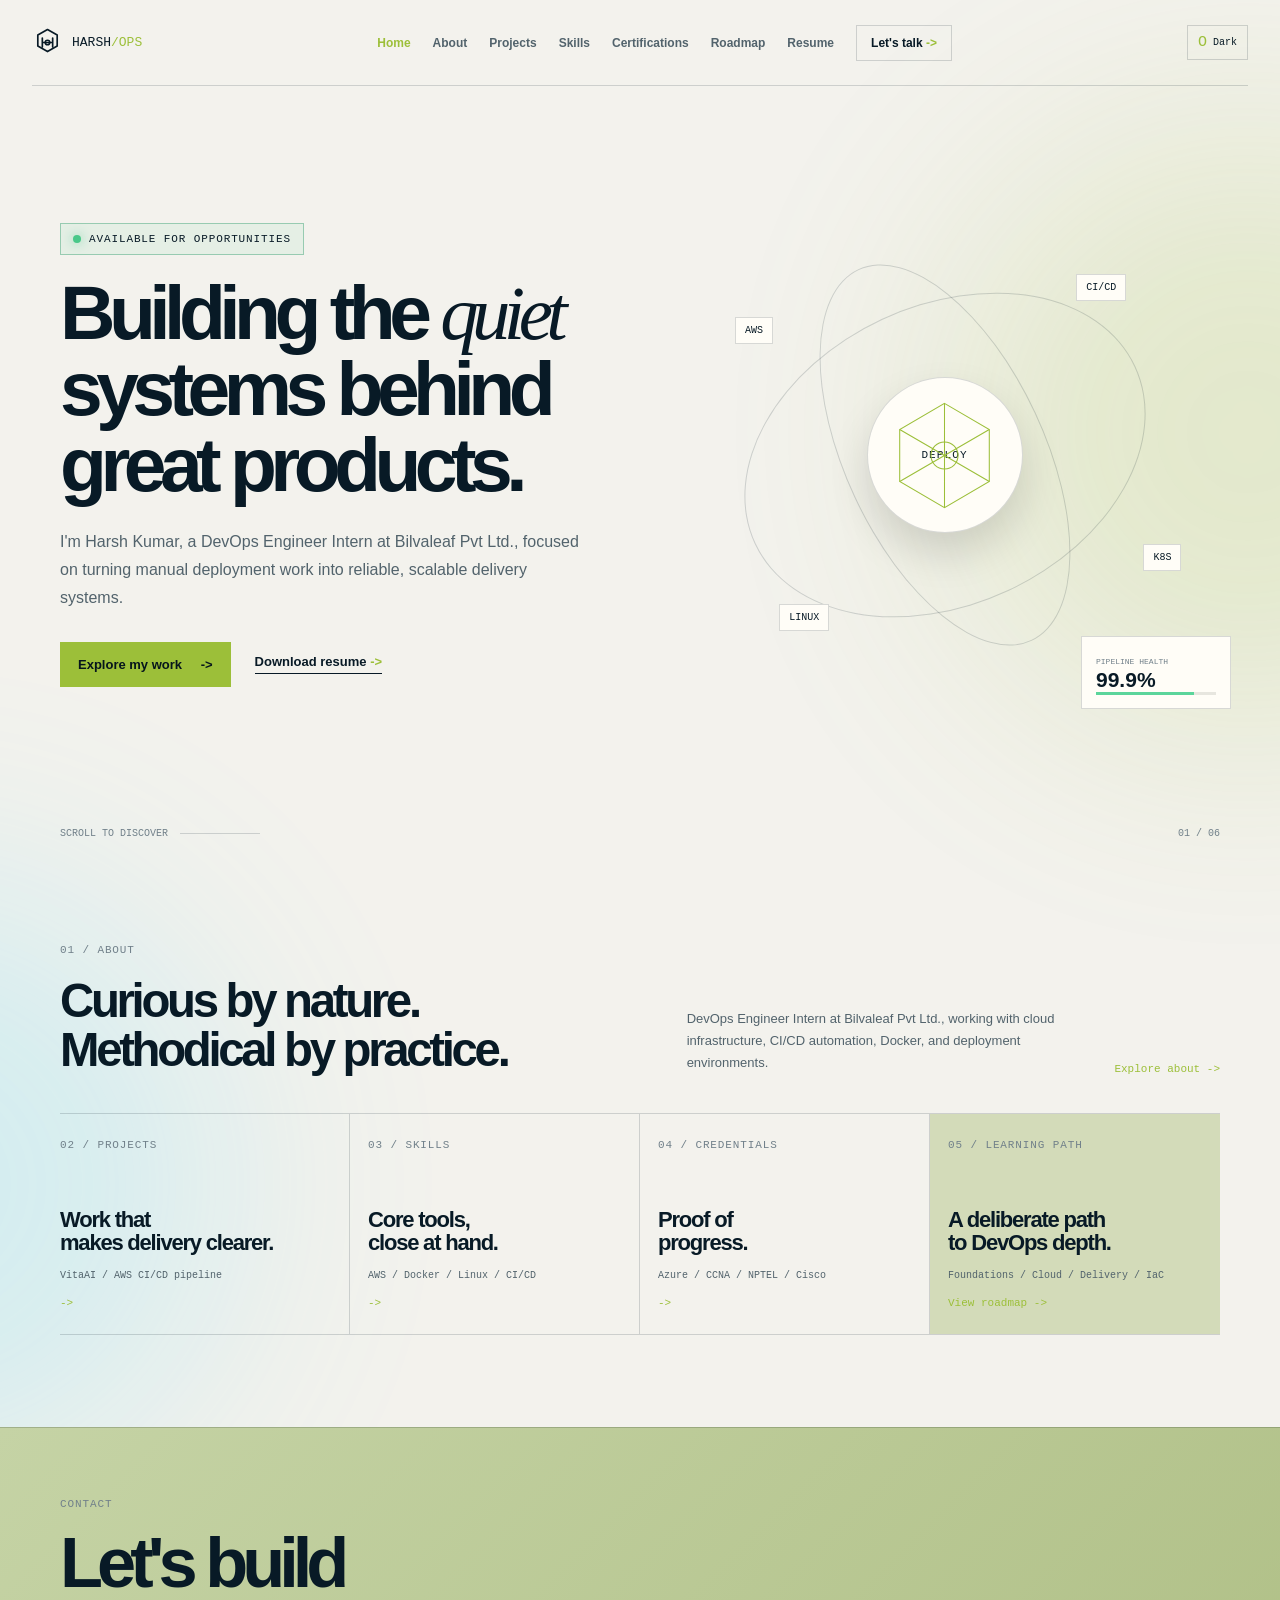
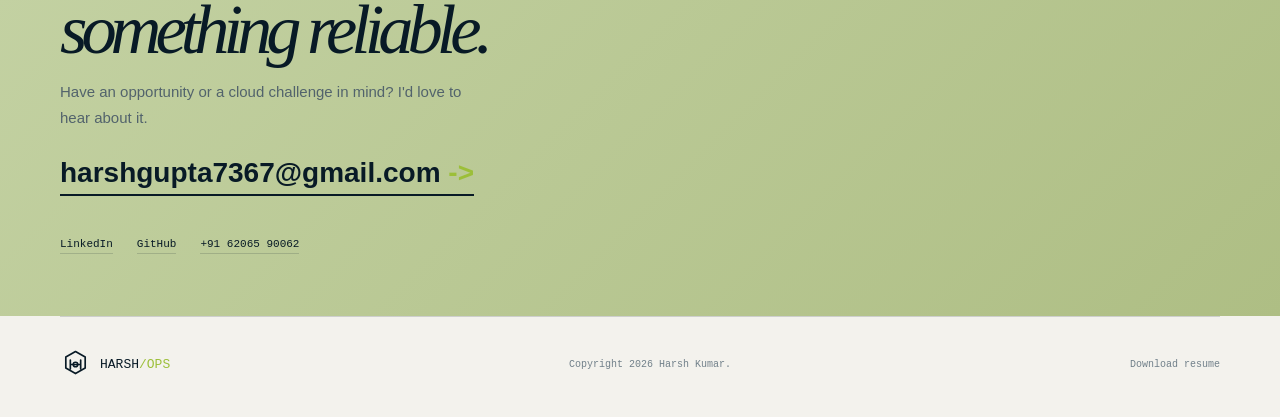
==== index.html @ edfe3465 "initial commit" ====
<!doctype html>
<html lang="en">
<head>
  <meta charset="UTF-8"><meta name="viewport" content="width=device-width, initial-scale=1.0">
  <meta http-equiv="Content-Security-Policy" content="default-src 'self'; img-src 'self' data:; style-src 'self' 'unsafe-inline' https://fonts.googleapis.com; font-src 'self' https://fonts.gstatic.com; script-src 'self' 'unsafe-inline'; object-src 'none'; base-uri 'self'; form-action 'self'; upgrade-insecure-requests">
  <meta name="referrer" content="strict-origin-when-cross-origin">
  <meta name="description" content="Harsh Kumar - Cloud and DevOps Engineer portfolio. AWS, Azure, Docker, Kubernetes, CI/CD and automation.">
  <meta name="keywords" content="Harsh Kumar, Cloud Engineer, DevOps Engineer, AWS, Azure, Docker, Kubernetes, CI/CD"><meta name="robots" content="index, follow">
  <link rel="canonical" href="https://harshcse.in/"><meta name="theme-color" content="#081a26"><link rel="icon" href="favicon.svg" type="image/svg+xml">
  <title>Harsh Kumar | Cloud and DevOps Engineer</title>
  <link rel="preconnect" href="https://fonts.googleapis.com"><link rel="preconnect" href="https://fonts.gstatic.com" crossorigin>
  <link href="https://fonts.googleapis.com/css2?family=DM+Mono:wght@400;500&family=Manrope:wght@400;500;600;700;800&display=swap" rel="stylesheet">
  <link rel="stylesheet" href="styles.css"><link rel="stylesheet" href="overrides.css"><link rel="stylesheet" href="home-refinements.css">
  <script>(()=>{const t=localStorage.getItem('harsh-portfolio-theme');document.documentElement.dataset.theme=t==='dark'||t==='light'?t:'light'})()</script>
</head>
<body>
  <a class="skip-link" href="#main">Skip to content</a><div class="page-glow glow-one"></div><div class="page-glow glow-two"></div>
  <header class="site-header">
    <a class="brand" href="index.html" aria-label="Harsh Kumar home"><svg class="brand-mark" viewBox="0 0 48 48" aria-hidden="true"><path d="M9 12.5 24 4l15 8.5v17L24 38 9 29.5z"/><path d="M16 17v14m16-14v14M16 24h16"/><circle cx="24" cy="24" r="3.5"/></svg><span>HARSH<span>/OPS</span></span></a>
    <nav aria-label="Primary navigation"><a class="active" href="index.html">Home</a><a href="about.html">About</a><a href="projects.html">Projects</a><a href="skills.html">Skills</a><a href="certifications.html">Certifications</a><a href="roadmap.html">Roadmap</a><a href="Harsh_Resume_ops.pdf" download>Resume</a><a href="#contact" class="nav-contact">Let's talk <span>-&gt;</span></a></nav>
    <div class="header-actions"><button class="theme-toggle" type="button" aria-label="Switch to dark theme" aria-pressed="false"><span aria-hidden="true">O</span><span class="theme-label">Theme</span></button><button class="menu-toggle" aria-label="Open navigation" aria-expanded="false"><span></span><span></span></button></div>
  </header>
  <main id="main">
    <section class="hero section-shell home-hero">
      <div class="hero-copy reveal"><p class="eyebrow availability"><span class="status-dot"></span>Available for opportunities</p><h1>Building the <em>quiet</em> systems behind great products.</h1><p class="hero-text">I'm Harsh Kumar, a DevOps Engineer Intern at Bilvaleaf Pvt Ltd., focused on turning manual deployment work into reliable, scalable delivery systems.</p><div class="hero-actions"><a class="button button-primary" href="projects.html">Explore my work <span>-&gt;</span></a><a class="button button-link" href="Harsh_Resume_ops.pdf" download>Download resume <span>-&gt;</span></a></div></div>
      <div class="hero-art reveal" aria-label="Abstract cloud infrastructure diagram" role="img"><div class="orbit orbit-one"></div><div class="orbit orbit-two"></div><div class="core"><svg viewBox="0 0 120 120" aria-hidden="true"><path d="m60 10 43 25v50l-43 25-43-25V35z"/><path d="M60 10v100M17 35l86 50M103 35 17 85"/><circle cx="60" cy="60" r="13"/></svg><span>DEPLOY</span></div><span class="node node-a">AWS</span><span class="node node-b">CI/CD</span><span class="node node-c">K8S</span><span class="node node-d">LINUX</span><div class="metrics-card"><span>PIPELINE HEALTH</span><strong>99.9%</strong><i></i></div></div>
      <div class="hero-footer"><span>Scroll to discover</span><span class="scroll-line"></span><span>01 / 06</span></div>
    </section>
    <section class="home-overview section-shell" aria-label="Portfolio overview">
      <a class="overview-about reveal" href="about.html"><div><p class="section-kicker">01 / About</p><h2>Curious by nature.<br>Methodical by practice.</h2></div><p>DevOps Engineer Intern at Bilvaleaf Pvt Ltd., working with cloud infrastructure, CI/CD automation, Docker, and deployment environments.</p><b>Explore about -&gt;</b></a>
      <div class="overview-grid"><a class="overview-card reveal" href="projects.html"><p class="section-kicker">02 / Projects</p><h3>Work that<br>makes delivery clearer.</h3><span>VitaAI / AWS CI/CD pipeline</span><b>-&gt;</b></a><a class="overview-card reveal" href="skills.html"><p class="section-kicker">03 / Skills</p><h3>Core tools,<br>close at hand.</h3><span>AWS / Docker / Linux / CI/CD</span><b>-&gt;</b></a><a class="overview-card reveal" href="certifications.html"><p class="section-kicker">04 / Credentials</p><h3>Proof of<br>progress.</h3><span>Azure / CCNA / NPTEL / Cisco</span><b>-&gt;</b></a><a class="overview-card roadmap-card reveal" href="roadmap.html"><p class="section-kicker">05 / Learning path</p><h3>A deliberate path<br>to DevOps depth.</h3><span>Foundations / Cloud / Delivery / IaC</span><b>View roadmap -&gt;</b></a></div>
    </section>
    <section class="contact" id="contact"><div class="contact-inner section-shell reveal"><p class="section-kicker">Contact</p><h2>Let's build<br><em>something reliable.</em></h2><p>Have an opportunity or a cloud challenge in mind? I'd love to hear about it.</p><a class="email-link" href="mailto:harshgupta7367@gmail.com">harshgupta7367@gmail.com <span>-&gt;</span></a><div class="contact-links"><a href="https://www.linkedin.com/in/harshcse" target="_blank" rel="noreferrer">LinkedIn</a><a href="https://github.com/harshcseai" target="_blank" rel="noreferrer">GitHub</a><a href="tel:+916206590062">+91 62065 90062</a></div></div></section>
  </main>
  <footer class="site-footer section-shell"><a class="brand" href="index.html"><svg class="brand-mark" viewBox="0 0 48 48" aria-hidden="true"><path d="M9 12.5 24 4l15 8.5v17L24 38 9 29.5z"/><path d="M16 17v14m16-14v14M16 24h16"/><circle cx="24" cy="24" r="3.5"/></svg><span>HARSH<span>/OPS</span></span></a><p>Copyright <span id="year"></span> Harsh Kumar.</p><a href="Harsh_Resume_ops.pdf" download>Download resume</a></footer><script src="script.js"></script>
</body></html>
---- styles.css ----
:root{--sans:"Manrope",Arial,sans-serif;--mono:"DM Mono",monospace}html[data-theme=light]{--bg:#f5f7f5;--panel:#fff;--panel2:#e8efeb;--text:#10232c;--muted:#58707a;--faint:#77919b;--accent:#087fac;--accent2:#d6edf2;--line:#c8d5d9;--hero:#d9f0ec;--vita:#b5ded1;--pipeline:#25324e}html[data-theme=dark]{--bg:#070d12;--panel:#0c151e;--panel2:#101e28;--text:#edf4f5;--muted:#9db1bd;--faint:#718b9a;--accent:#42c4f4;--accent2:#102c39;--line:#233744;--hero:#081b21;--vita:#123d3b;--pipeline:#111b39}*{box-sizing:border-box}html{scroll-behavior:smooth}body{margin:0;background:var(--bg);color:var(--text);font-family:var(--sans);overflow-x:hidden;transition:.25s background,.25s color}.skip-link{position:absolute;top:-5rem;left:1rem;z-index:10;background:var(--accent);color:#04151c;padding:.7rem}.skip-link:focus{top:1rem}.section-shell{width:min(1160px,calc(100% - 64px));margin:auto}.site-header{height:86px;width:min(1280px,calc(100% - 64px));margin:auto;display:flex;align-items:center;justify-content:space-between;border-bottom:1px solid var(--line)}.brand{display:flex;align-items:center;gap:9px;color:var(--text);font:500 13px var(--mono);text-decoration:none}.brand span span{color:var(--accent)}.brand-mark{width:31px;fill:none;stroke:currentColor;stroke-width:2.6;stroke-linecap:round;stroke-linejoin:round}.header-actions,nav{display:flex;align-items:center;gap:22px}nav a{font-size:12px;font-weight:700;color:var(--muted);text-decoration:none}nav a:hover{color:var(--accent)}.nav-contact{color:var(--text);border:1px solid var(--line);padding:10px 14px}.nav-contact span,.button span,.email-link span,.project-content a span{color:var(--accent)}.theme-toggle{display:flex;align-items:center;gap:6px;background:transparent;border:1px solid var(--line);color:var(--text);padding:8px 10px;font:10px var(--mono);cursor:pointer}.theme-toggle span:first-child{color:var(--accent);font-size:15px}.menu-toggle{display:none;background:transparent;border:0}.menu-toggle span{display:block;width:22px;height:2px;margin:5px;background:var(--text)}h1,h2,h3,p{margin-top:0}.eyebrow,.section-kicker{margin:0 0 20px;color:var(--faint);font:11px var(--mono);letter-spacing:.08em;text-transform:uppercase}.status-dot{display:inline-block;width:8px;height:8px;background:#5bd59b;border-radius:50%;margin-right:8px;box-shadow:0 0 12px #5bd59b}h1{font-size:clamp(3.3rem,6vw,6rem);line-height:.98;letter-spacing:-.085em;margin-bottom:26px;max-width:720px}h1 em,h2 em{font-family:Georgia,serif;font-weight:400}.hero{position:relative;display:grid;grid-template-columns:1.05fr .95fr;align-items:center;min-height:min(780px,calc(100vh - 86px));padding:50px 0 92px}.hero-text{font-size:16px;line-height:1.75;color:var(--muted);max-width:520px}.hero-actions{display:flex;align-items:center;gap:24px;margin-top:30px}.button{font-size:13px;font-weight:800;text-decoration:none}.button-primary{background:var(--accent);color:#06151c;padding:15px 18px}.button-primary span{margin-left:15px;color:#06151c}.button-link{border-bottom:1px solid var(--text);padding-bottom:4px;color:var(--text)}.hero-art{height:430px;position:relative;display:grid;place-items:center}.core{width:156px;height:156px;position:relative;z-index:2;display:grid;place-items:center;border-radius:50%;background:var(--panel);border:1px solid var(--line);box-shadow:0 20px 40px #0002}.core svg{position:absolute;width:125px;fill:none;stroke:var(--accent);stroke-width:1}.core span{font:11px var(--mono);letter-spacing:.1em}.orbit{position:absolute;border:1px solid var(--line);border-radius:50%;transform:rotate(-25deg)}.orbit-one{width:420px;height:300px}.orbit-two{width:200px;height:410px}.node{position:absolute;background:var(--panel);border:1px solid var(--line);padding:7px 9px;color:var(--text);font:10px var(--mono)}.node-a{top:18%;left:12%}.node-b{top:8%;right:17%}.node-c{bottom:19%;right:9%}.node-d{bottom:9%;left:20%}.metrics-card{position:absolute;right:0;bottom:5%;padding:13px 14px;background:var(--panel);border:1px solid var(--line);min-width:150px}.metrics-card span{font:8px var(--mono);color:var(--faint)}.metrics-card strong{display:block;font-size:21px}.metrics-card i{display:block;height:3px;background:linear-gradient(90deg,#5bd59b 82%,var(--panel2) 82%)}.hero-footer{position:absolute;bottom:27px;left:0;right:0;display:flex;gap:12px;align-items:center;color:var(--faint);font:10px var(--mono);text-transform:uppercase}.hero-footer span:last-child{margin-left:auto}.scroll-line{width:80px;height:1px;background:var(--line)}.about,.capabilities,.work,.journey{padding:108px 0;border-top:1px solid var(--line)}.about-grid{display:grid;grid-template-columns:1fr 1fr;gap:6rem}.about h2,.section-heading h2,.work h2,.roadmap h2,.services h2,.journey h2{font-size:clamp(2.5rem,4.8vw,4.6rem);line-height:1.02;letter-spacing:-.07em;margin:0}.about-content{color:var(--muted);font-size:16px;line-height:1.75}.about-content strong{color:var(--text)}.quick-facts{padding:0;margin:34px 0 0;border-top:1px solid var(--line)}.quick-facts div{display:grid;grid-template-columns:105px 1fr;padding:13px 0;border-bottom:1px solid var(--line);font-size:12px}.quick-facts dt{font-family:var(--mono);color:var(--faint)}.quick-facts dd{margin:0;font-weight:700;color:var(--text)}.section-heading,.journey-heading{display:flex;justify-content:space-between;align-items:end;margin-bottom:52px}.skill-groups{border-top:1px solid var(--text)}.skill-group{display:grid;grid-template-columns:95px 1fr 1.25fr;gap:1rem;padding:21px 0;border-bottom:1px solid var(--line)}.skill-number{font:11px var(--mono);color:var(--faint)}.skill-group h3{margin:0;font-size:18px}.skill-group p{margin:0;color:var(--muted);font-size:13px}.services,.credentials{padding:108px max(32px,calc((100% - 1160px)/2));background:var(--panel2);border-block:1px solid var(--line)}.services-intro,.work-intro{display:grid;grid-template-columns:1fr 1.35fr 1fr;gap:2rem;align-items:end;margin-bottom:52px}.services-intro>p:last-child,.work-intro>p:last-child{margin:0;color:var(--muted);font-size:14px;line-height:1.7}.service-grid,.projects,.journey-grid{display:grid;grid-template-columns:repeat(3,1fr);gap:16px}.service-card,.project-card,.timeline-card{background:var(--panel);border:1px solid var(--line)}.service-card{min-height:310px;position:relative;padding:25px}.service-card>span,.timeline-card>span{color:var(--faint);font:10px var(--mono)}.service-icon{position:absolute;right:20px;top:18px;font-size:25px;color:var(--accent)}.service-card h3{margin:58px 0 10px;font-size:21px}.service-card p,.timeline-card>p:not(.timeline-label){color:var(--muted);font-size:13px;line-height:1.7}.service-card ul{border-top:1px solid var(--line);list-style:none;padding:15px 0 0;margin:18px 0 0}.service-card li{font:10px var(--mono);margin:8px 0}.service-card li:before{content:'—';color:var(--accent);margin-right:6px}.projects{grid-template-columns:1fr 1fr}.project-card{overflow:hidden}.project-visual{height:270px;position:relative}.project-content{padding:27px}.project-content>p:first-child,.timeline-label{font:10px var(--mono);text-transform:uppercase;color:var(--faint);letter-spacing:.07em}.project-content h3{font-size:30px;letter-spacing:-.06em;margin-bottom:10px}.project-content p{min-height:96px;color:var(--muted);font-size:14px;line-height:1.7}.tags,.timeline-tags{display:flex;flex-wrap:wrap;gap:7px;margin:20px 0}.tags span,.timeline-tags span{font:10px var(--mono);padding:6px 8px;border:1px solid var(--line);color:var(--muted)}.project-content a{font-size:12px;font-weight:800;color:var(--text);text-decoration:none}.vita-visual{background:var(--vita);overflow:hidden}.pulse{position:absolute;left:50%;top:50%;width:200px;height:200px;border:1px solid #fff5;border-radius:50%;transform:translate(-50%,-50%)}.p2{width:330px;height:330px}.medical-cross{position:absolute;left:28%;top:43%;font:200 150px/.6 Arial;color:var(--accent)}.terminal-mini{position:absolute;right:12%;bottom:19%;padding:17px 20px;background:var(--panel);border:1px solid var(--line);box-shadow:8px 8px #0002}.terminal-mini span,.terminal-mini i{font:9px var(--mono);color:var(--accent)}.terminal-mini b{display:block;margin:8px 0;font-size:16px}.pipeline-visual{background:var(--pipeline);display:grid;place-items:center}.pipeline-row{display:flex;align-items:center;gap:8px}.pipeline-row span{border:1px solid #fff4;color:#fff;padding:11px 8px;font:10px var(--mono)}.pipeline-row span:last-child{background:var(--accent);color:#05151b}.pipeline-row i{height:1px;width:20px;background:#92a3b1}.server-rack{position:absolute;right:13%;bottom:13%;width:95px;border:1px solid #fff4;padding:8px;transform:rotate(-8deg)}.server-rack span{display:block;height:10px;margin:5px;background:linear-gradient(90deg,var(--accent) 10%,#fff5 10% 15%,#fff2 15%)}.journey-grid{grid-template-columns:1fr 1fr}.timeline-card{padding:27px;border-top:2px solid var(--accent)}.timeline-card:nth-child(2){border-top-color:#8ba6bc}.timeline-card h3{font-size:22px;letter-spacing:-.05em;margin:42px 0 10px}.education-line{display:grid;grid-template-columns:1fr 1fr;gap:38px;margin-top:20px;padding:28px 0;border-block:1px solid var(--line)}.education-line>div:first-child{border-right:1px solid var(--line)}.education-line>div:first-child>span{font:10px var(--mono);color:var(--faint);text-transform:uppercase}.education-line h3{font-size:16px;margin:9px 0 5px}.education-line p{margin:0;font-size:12px;color:var(--muted)}.roadmap{padding:108px max(32px,calc((100% - 1160px)/2));background:var(--hero);border-block:1px solid var(--line)}.roadmap-top{display:flex;justify-content:space-between;align-items:end;gap:4rem;margin-bottom:52px}.roadmap-top>p{max-width:340px;color:var(--muted);font-size:14px;line-height:1.7}.roadmap-track{list-style:none;padding:0;margin:0;border-top:1px solid var(--line)}.roadmap-track li{display:grid;grid-template-columns:90px 1fr 120px;align-items:center;padding:21px 0;border-bottom:1px solid var(--line);position:relative}.roadmap-track li:before{content:'';position:absolute;left:-6px;width:12px;height:12px;border-radius:50%;background:var(--faint)}.roadmap-track .done:before{background:#5bd59b}.roadmap-track .active:before{background:#e79871;box-shadow:0 0 0 5px #e7987133}.roadmap-track span{font:11px var(--mono);color:var(--faint);padding-left:18px}.roadmap-track h3{margin:0 0 4px;font-size:19px}.roadmap-track p{margin:0;font-size:12px;color:var(--muted)}.roadmap-track b{font:10px var(--mono);text-transform:uppercase;color:var(--muted);text-align:right}.roadmap-explore{display:inline-block;margin-top:27px;padding:12px 15px;border:1px solid var(--line);font-size:12px;font-weight:800;color:var(--text);text-decoration:none}.roadmap-explore span{color:var(--accent);margin-left:8px}.credential-grid{display:grid;grid-template-columns:repeat(4,1fr);border-top:1px solid var(--text)}.credential{min-height:170px;padding:20px;border-right:1px solid var(--line)}.credential:first-child{padding-left:0}.credential:last-child{border:0}.credential span{font:11px var(--mono);color:var(--faint)}.credential h3{font-size:18px;margin:44px 0 6px}.credential p{font-size:12px;color:var(--muted);margin:0}.contact{background:var(--accent2);padding:105px 0 92px;border-top:1px solid var(--line)}.contact h2{font-size:clamp(3.3rem,7vw,6.7rem);line-height:.95;letter-spacing:-.085em;margin-bottom:24px}.contact h2+p{max-width:410px;color:var(--muted);font-size:15px;line-height:1.7}.email-link{display:inline-block;margin-top:25px;border-bottom:2px solid var(--text);padding-bottom:5px;color:var(--text);font-size:clamp(1.1rem,2.4vw,1.75rem);font-weight:800;text-decoration:none}.contact-links{display:flex;gap:24px;flex-wrap:wrap;margin-top:68px}.contact-links a{font:11px var(--mono);color:var(--text);text-decoration:none;border-bottom:1px solid var(--line);padding-bottom:3px}.site-footer{min-height:96px;display:flex;align-items:center;justify-content:space-between;border-top:1px solid var(--line)}.site-footer p,.site-footer>a:last-child{margin:0;color:var(--faint);font:10px var(--mono);text-decoration:none}.back-home{font:11px var(--mono);color:var(--text);text-decoration:none;border-bottom:1px solid var(--line);padding-bottom:4px}.roadmap-main{padding:70px 0 105px}.roadmap-hero{border-bottom:1px solid var(--line);padding-bottom:66px}.roadmap-hero>p:not(.eyebrow){max-width:600px;font-size:16px;line-height:1.75;color:var(--muted)}.roadmap-key{display:flex;gap:24px;flex-wrap:wrap;margin-top:28px;font:10px var(--mono);text-transform:uppercase}.key-done{color:#36b97f}.key-active{color:#d9815e}.key-next{color:var(--faint)}.roadmap-detail{padding-top:12px}.roadmap-stage{display:grid;grid-template-columns:92px 1.12fr 1fr;gap:28px;padding:42px 0;border-bottom:1px solid var(--line);position:relative}.roadmap-stage:before{content:'';position:absolute;left:0;top:49px;width:9px;height:9px;border-radius:50%;background:var(--faint)}.roadmap-stage.complete:before{background:#36b97f}.roadmap-stage.active-stage:before{background:#d9815e;box-shadow:0 0 0 5px #d9815e33}.stage-number{padding-left:21px;font:11px var(--mono);color:var(--faint)}.stage-title p{font:10px var(--mono);text-transform:uppercase;color:#36b97f;margin-bottom:11px}.active-stage .stage-title p{color:#d9815e}.stage-title h2{font-size:27px;letter-spacing:-.055em;margin:0 0 8px}.stage-title span{font:11px var(--mono);color:var(--faint)}.stage-body p{font-size:13px;line-height:1.7;color:var(--muted)}.stage-body ul{list-style:none;padding:0;margin:0}.stage-body li{font-size:12px;margin:8px 0}.stage-body li:before{content:'↗';color:var(--accent);margin-right:8px}.roadmap-cta{margin-top:62px;padding:32px 38px;background:var(--panel2);border:1px solid var(--line);display:flex;justify-content:space-between;align-items:center}.roadmap-cta p{font-size:19px;margin:0}.roadmap-cta a{color:var(--text);font-size:13px;font-weight:800;text-decoration:none;border-bottom:1px solid var(--accent);padding-bottom:4px}.reveal{opacity:0;transform:translateY(18px);transition:opacity .6s,transform .6s}.reveal.visible{opacity:1;transform:none}@media(max-width:760px){.section-shell,.site-header{width:calc(100% - 40px)}.site-header{height:70px}.theme-label{display:none}.header-actions{gap:10px}.menu-toggle{display:block;z-index:3}nav{position:fixed;inset:0;z-index:2;display:flex;flex-direction:column;justify-content:center;background:var(--bg);transform:translateX(100%);transition:transform .3s}nav.open{transform:none}nav a{font-size:24px}.hero{grid-template-columns:1fr;min-height:auto;padding:52px 0 78px}.hero-art{height:320px;margin-top:25px}.core{width:132px;height:132px}.orbit-one{width:320px;height:230px}.orbit-two{width:160px;height:300px}.node{font-size:9px}.metrics-card{right:0}.hero-footer{bottom:19px}.about,.capabilities,.work,.journey{padding:78px 0}.about-grid,.services-intro,.work-intro{grid-template-columns:1fr;gap:26px}.section-heading,.journey-heading{display:block;margin-bottom:39px}.skill-group{grid-template-columns:40px 1fr;gap:8px}.skill-group p{grid-column:2}.services,.credentials,.roadmap{padding:78px 20px}.service-grid,.projects,.journey-grid,.education-line{grid-template-columns:1fr}.service-card{min-height:auto}.project-visual{height:225px}.project-content p{min-height:0}.education-line{gap:19px}.education-line>div:first-child{border-right:0;border-bottom:1px solid var(--line);padding-bottom:19px}.roadmap-top{display:block}.roadmap-top>p{margin-top:19px}.roadmap-track li{grid-template-columns:44px 1fr}.roadmap-track b{grid-column:2;text-align:left;margin-top:7px}.credential-grid{grid-template-columns:1fr 1fr}.credential{min-height:140px;border-bottom:1px solid var(--line)}.credential:nth-child(2){border-right:0}.credential:nth-child(3){padding-left:0}.credential h3{margin-top:29px;font-size:16px}.contact{padding:78px 0}.contact-links{margin-top:55px}.site-footer{padding:26px 0;min-height:0;flex-wrap:wrap;gap:16px}.site-footer p{order:3;width:100%}.roadmap-main{padding:42px 0 70px}.roadmap-stage{grid-template-columns:45px 1fr;gap:13px;padding:30px 0}.roadmap-stage:before{top:37px}.stage-number{padding-left:18px}.stage-title,.stage-body{grid-column:2}.roadmap-cta{display:block;padding:25px;margin-top:42px}.roadmap-cta a{display:inline-block;margin-top:20px}}
---- overrides.css ----
/* Original portfolio palette: ink navy, warm paper, and a bright-lime signal. */
html[data-theme="light"]{--bg:#f3f2ed;--panel:#fffdf7;--panel2:#e7e6df;--text:#081a26;--muted:#52636c;--faint:#71808a;--accent:#9cbf39;--accent2:#b9ca91;--line:rgba(8,26,38,.16);--hero:#dfe9d7;--vita:#a8e8d4;--pipeline:#202a41}
html[data-theme="dark"]{--bg:#081a26;--panel:#102b38;--panel2:#0e2531;--text:#f3f2ed;--muted:#b4c1c2;--faint:#8ea0a6;--accent:#c8ff4a;--accent2:#24463f;--line:rgba(243,242,237,.16);--hero:#0b2430;--vita:#1c524c;--pipeline:#202a41}

/* Reintroduce the subtle layered shading from the first visual direction. */
.page-glow{position:fixed;z-index:-1;width:38rem;height:38rem;border-radius:50%;filter:blur(120px);pointer-events:none;opacity:.18}.glow-one{top:8rem;right:-17rem;background:var(--accent)}.glow-two{top:55rem;left:-24rem;background:#48d8ff}
html[data-theme="dark"] .page-glow{opacity:.13}html[data-theme="light"] .contact{background:linear-gradient(135deg,#c5d3a5,#aebe84)}html[data-theme="dark"] .contact{background:linear-gradient(135deg,#24463f,#1b3437)}
.roadmap-snapshot{display:grid;grid-template-columns:repeat(3,155px);margin-top:32px;border-top:1px solid var(--line);border-bottom:1px solid var(--line)}
.roadmap-snapshot div{display:flex;align-items:center;gap:10px;padding:12px 14px 12px 0;border-right:1px solid var(--line)}
.roadmap-snapshot div+div{padding-left:14px}.roadmap-snapshot strong{color:var(--accent);font:700 22px var(--mono)}
.roadmap-snapshot span{color:var(--muted);font:9px var(--mono);line-height:1.45;text-transform:uppercase}
@media(max-width:760px){.roadmap-snapshot{grid-template-columns:1fr;margin-top:25px}.roadmap-snapshot div,.roadmap-snapshot div+div{padding:11px 0;border-right:0;border-bottom:1px solid var(--line)}.roadmap-snapshot div:last-child{border-bottom:0}}

/* Site navigation and home terminal. */
nav a.active{color:var(--accent)}.availability{display:inline-flex;align-items:center;width:max-content;padding:9px 12px;border:1px solid color-mix(in srgb,#49c889 35%,var(--line));background:color-mix(in srgb,#49c889 8%,transparent);color:var(--text)}.availability .status-dot{margin-right:8px;background:#49c889;box-shadow:0 0 12px rgba(73,200,137,.75)}.hero-role{margin-top:34px;color:var(--faint)}.terminal-stage{display:block;height:auto;padding-top:44px}.terminal-label{display:flex;justify-content:space-between;margin:0 0 11px;color:var(--faint);font:10px var(--mono);letter-spacing:.08em}.terminal-label .status-dot{width:7px;height:7px}.terminal-window{overflow:hidden;border:1px solid var(--line);background:color-mix(in srgb,var(--panel) 88%,#07111a);box-shadow:var(--shadow,0 18px 45px rgba(8,26,38,.12))}.terminal-top{display:flex;align-items:center;gap:7px;padding:14px 16px;border-bottom:1px solid var(--line);font:11px var(--mono);color:var(--muted)}.terminal-top i{width:8px;height:8px;border-radius:50%;background:#ef776e}.terminal-top i:nth-child(2){background:#e3bd62}.terminal-top i:nth-child(3){background:#49c889}.terminal-top span{margin-left:10px}.terminal-top b{margin-left:auto;color:var(--faint);font-weight:400}.terminal-body{padding:20px 24px;font:13px/1.8 var(--mono);color:var(--muted)}.terminal-body p{margin:0}.terminal-body small{display:inline-block;width:36px;color:var(--faint)}.terminal-body .prompt{color:#c57be5}.terminal-body .ok{color:#49c889;margin-right:7px}.terminal-cursor{display:inline-block;width:9px;height:17px;vertical-align:-3px;background:var(--accent);animation:terminal-blink 1s steps(2,end) infinite}@keyframes terminal-blink{50%{opacity:0}}.terminal-status{display:flex;align-items:center;gap:12px;max-width:285px;margin:10px 0 0 auto;padding:14px;border:1px solid var(--line);background:var(--panel);font-family:var(--mono)}.terminal-status>span{display:grid;place-items:center;width:39px;height:39px;border:1px solid var(--accent);color:var(--accent)}.terminal-status small{display:block;color:var(--faint);font-size:9px}.terminal-status strong{font-size:11px}.terminal-status>b{margin-left:auto;color:#49c889;font-size:10px}.home-links{display:grid;grid-template-columns:repeat(4,1fr);border-top:1px solid var(--line);border-bottom:1px solid var(--line)}.home-links a{display:grid;grid-template-columns:1fr auto;gap:9px;padding:23px 19px;border-right:1px solid var(--line);color:var(--text);text-decoration:none}.home-links a:first-child{padding-left:0}.home-links a:last-child{border:0}.home-links span{color:var(--faint);font:10px var(--mono)}.home-links strong{font-size:18px;letter-spacing:-.04em}.home-links em{grid-column:1;color:var(--muted);font-size:11px;font-style:normal}.home-links b{color:var(--accent);font:16px var(--mono)}.home-roadmap{padding:110px 0}.home-roadmap h2{margin:0 0 17px;font-size:clamp(2.6rem,5vw,4.7rem);line-height:1.03;letter-spacing:-.07em}.home-roadmap>p{max-width:470px;color:var(--muted);font-size:15px;line-height:1.7}.home-roadmap .button{margin-top:13px}

/* Separate content pages. */
.detail-page{padding:84px 0 112px}.page-intro{max-width:790px;padding:35px 0 85px;border-bottom:1px solid var(--line)}.page-intro h1{margin-bottom:23px}.page-intro>p:last-child{max-width:610px;color:var(--muted);font-size:16px;line-height:1.75}.split-story{display:grid;grid-template-columns:1fr 1fr;gap:7rem;padding:92px 0}.split-story h2,.learning-note h2{margin:0;font-size:clamp(2.3rem,4.2vw,4.1rem);letter-spacing:-.07em;line-height:1.04}.split-story>div:last-child p{color:var(--muted);font-size:15px;line-height:1.75}.split-story .button{margin-top:14px}.fact-board{display:grid;grid-template-columns:repeat(4,1fr);border-top:1px solid var(--text);border-bottom:1px solid var(--line)}.fact-board article{min-height:138px;padding:20px;border-right:1px solid var(--line)}.fact-board article:first-child{padding-left:0}.fact-board article:last-child{border-right:0}.fact-board span{display:block;margin-bottom:43px;color:var(--faint);font:10px var(--mono);text-transform:uppercase}.fact-board strong{font-size:15px;line-height:1.4}.education-block{padding-top:92px}.education-block>div{display:grid;grid-template-columns:1fr 1fr;border-top:1px solid var(--line)}.education-block article{padding:25px 25px 0 0}.education-block article+article{padding-left:25px;border-left:1px solid var(--line)}.education-block span{font:10px var(--mono);color:var(--faint)}.education-block h3{margin:16px 0 8px;font-size:20px;letter-spacing:-.04em}.education-block p{color:var(--muted);font-size:13px;line-height:1.6}.project-list{display:grid;gap:64px}.feature-project{display:grid;grid-template-columns:1fr 1fr;gap:48px;align-items:center}.feature-project.reverse .project-visual{order:2}.feature-project h2{margin:0 0 14px;font-size:37px;letter-spacing:-.06em}.feature-project>div:last-child>p:not(.section-kicker){color:var(--muted);font-size:14px;line-height:1.72}.feature-project .project-visual{height:340px}.project-points{padding:0;margin:22px 0;list-style:none}.project-points li{margin:8px 0;color:var(--muted);font-size:13px}.project-points li:before{content:'+';margin-right:8px;color:var(--accent);font-weight:800}.skills-grid{display:grid;grid-template-columns:1fr 1fr;border-top:1px solid var(--text)}.skills-grid article{min-height:215px;padding:24px;border-right:1px solid var(--line);border-bottom:1px solid var(--line)}.skills-grid article:nth-child(odd){padding-left:0}.skills-grid article:nth-child(even){border-right:0}.skills-grid span{color:var(--faint);font:11px var(--mono)}.skills-grid h2{margin:50px 0 8px;font-size:22px;letter-spacing:-.05em}.skills-grid p{color:var(--muted);font-size:13px;line-height:1.65}.tool-band{padding:86px 0}.tool-band>div{display:flex;gap:8px;flex-wrap:wrap}.tool-band span{padding:11px 13px;border:1px solid var(--line);background:var(--panel);font:11px var(--mono);color:var(--text)}.learning-note{padding:70px 0;border-top:1px solid var(--line)}.learning-note>p:not(.section-kicker){max-width:510px;color:var(--muted);font-size:15px;line-height:1.7}.learning-note .button{margin-top:13px}.cert-list{border-top:1px solid var(--text)}.cert-list article{display:grid;grid-template-columns:92px 1fr 180px;gap:22px;align-items:center;padding:28px 0;border-bottom:1px solid var(--line)}.cert-list article>span{color:var(--faint);font:11px var(--mono)}.cert-list p{margin-bottom:7px;color:var(--faint);font:10px var(--mono);text-transform:uppercase}.cert-list h2{margin:0 0 7px;font-size:25px;letter-spacing:-.05em}.cert-list strong{color:var(--muted);font-size:12px}.cert-list em{justify-self:end;padding:7px 9px;border:1px solid var(--line);color:var(--muted);font:10px var(--mono);font-style:normal}
@media(max-width:760px){.terminal-stage{padding-top:16px}.terminal-body{padding:16px;font-size:10px}.terminal-body small{width:23px}.terminal-top{padding:11px;font-size:9px}.terminal-top span{margin-left:2px}.terminal-status{margin-left:0}.home-links{grid-template-columns:1fr 1fr}.home-links a{padding:17px;border-bottom:1px solid var(--line)}.home-links a:first-child{padding-left:17px}.home-links a:nth-child(2){border-right:0}.home-links a:nth-child(3),.home-links a:nth-child(4){border-bottom:0}.home-roadmap{padding:78px 0}.detail-page{padding:38px 0 75px}.page-intro{padding:25px 0 55px}.split-story,.feature-project{grid-template-columns:1fr;gap:28px;padding:65px 0}.fact-board{grid-template-columns:1fr 1fr}.fact-board article{min-height:120px;border-bottom:1px solid var(--line)}.fact-board article:nth-child(2){border-right:0}.fact-board article:first-child,.fact-board article:nth-child(3){padding-left:0}.fact-board span{margin-bottom:30px}.education-block{padding-top:65px}.education-block>div{grid-template-columns:1fr}.education-block article+article{padding:25px 0 0;border-left:0;border-top:1px solid var(--line)}.feature-project.reverse .project-visual{order:0}.feature-project .project-visual{height:255px}.skills-grid{grid-template-columns:1fr}.skills-grid article,.skills-grid article:nth-child(odd){min-height:0;padding:23px 0;border-right:0}.skills-grid h2{margin:26px 0 8px}.tool-band{padding:65px 0}.cert-list article{grid-template-columns:42px 1fr;padding:22px 0}.cert-list em{justify-self:start;grid-column:2}.cert-list h2{font-size:21px}}
/* Brand treatment and verified technology marks. */
.brand>span>span{color:var(--accent)}.brand-logos{display:flex;gap:10px;margin:17px 0 -6px}.brand-logos img{width:25px;height:25px;object-fit:contain}.tool-band span{display:inline-flex;align-items:center;gap:7px}.tool-band span img{width:16px;height:16px;object-fit:contain}.cert-list article{grid-template-columns:48px 44px 1fr 180px}.cert-logo{width:29px;height:29px;object-fit:contain}.cert-mark{display:grid;place-items:center;width:35px;height:28px;border:1px solid var(--line);font:8px var(--mono);color:var(--accent)}.stage-brand-icons{display:flex;gap:8px;margin:0 0 12px}.stage-brand-icons img{width:20px;height:20px;object-fit:contain}.stage-title h2{margin-top:0}
/* NPTEL does not publish a Simple Icons mark; use the local NPTEL word-mark instead. */
.nptel-logo{display:block}.nptel-logo+div::before{content:none}
@media(max-width:760px){.cert-list article{grid-template-columns:42px 37px 1fr!important}.cert-list em{grid-column:3!important}.cert-logo{width:24px;height:24px}}

/* Narrow screens need a smaller editorial scale; prevent long display headings from creating horizontal scroll. */
@media(max-width:760px){.detail-page.section-shell{width:calc(100% - 40px);overflow:hidden}.detail-page section,.page-intro{width:100%;max-width:100%}.page-intro h1{max-width:100%;font-size:clamp(2.5rem,11vw,3.2rem);line-height:1.01;letter-spacing:-.07em;overflow-wrap:anywhere}.page-intro h1 br{display:none}.page-intro h1 em{display:block}.project-terminal{min-width:0}.project-terminal p,.terminal-top span{max-width:100%;overflow-wrap:anywhere}.terminal-body p{white-space:normal;overflow-wrap:anywhere}}
---- home-refinements.css ----
/* Compact homepage sections, tailored for desktop, tablet, and mobile. */
.home-overview{padding:78px 0 92px}.overview-about{display:grid;grid-template-columns:1.2fr .8fr auto;gap:30px;align-items:end;padding:0 0 38px;border-bottom:1px solid var(--line);color:var(--text);text-decoration:none}.overview-about h2{margin:0;font-size:clamp(2.15rem,3.7vw,3.6rem);letter-spacing:-.07em;line-height:1.04}.overview-about>p{margin:0;color:var(--muted);font-size:13px;line-height:1.7}.overview-about>b,.overview-card>b{color:var(--accent);font:11px var(--mono);white-space:nowrap}.overview-grid{display:grid;grid-template-columns:repeat(4,1fr);border-bottom:1px solid var(--line)}.overview-card{position:relative;display:flex;min-height:220px;flex-direction:column;padding:25px 18px;border-right:1px solid var(--line);color:var(--text);text-decoration:none;transition:background .2s}.overview-card:first-child{padding-left:0}.overview-card:last-child{border-right:0}.overview-card:hover{background:color-mix(in srgb,var(--panel2) 64%,transparent)}.overview-card h3{margin:37px 0 12px;font-size:22px;letter-spacing:-.055em;line-height:1.08}.overview-card span{margin-top:auto;color:var(--muted);font:10px var(--mono);line-height:1.5}.overview-card b{margin-top:14px}.roadmap-card{background:color-mix(in srgb,var(--accent2) 56%,transparent)}

/* Preserve room around K8S and animate the orbit paths without motion overload. */
.metrics-card{right:-2%;bottom:-9%}.node-c{right:7%;bottom:23%}.orbit-one{animation:orbit-forward 26s linear infinite}.orbit-two{animation:orbit-reverse 34s linear infinite}@keyframes orbit-forward{from{transform:rotate(-25deg)}to{transform:rotate(335deg)}}@keyframes orbit-reverse{from{transform:rotate(-25deg)}to{transform:rotate(-385deg)}}

/* Small invitation, not a full oversized final block. */
.contact{padding:70px 0 62px}.contact h2{margin-bottom:16px;font-size:clamp(2.7rem,5.5vw,5rem)}.contact h2+p{margin-bottom:12px}.email-link{margin-top:15px}.contact-links{margin-top:42px}
@media(prefers-reduced-motion:reduce){.orbit-one,.orbit-two{animation:none}}
@media(max-width:820px){.home-hero{grid-template-columns:1fr;min-height:auto;padding:52px 0 78px}.home-hero .hero-art{height:330px;margin-top:25px}.home-hero .core{width:136px;height:136px}.home-hero .orbit-one{width:330px;height:240px}.home-hero .orbit-two{width:170px;height:320px}.home-hero .metrics-card{right:8px;bottom:0;min-width:132px;padding:10px 11px}.home-hero .metrics-card strong{font-size:18px}.home-hero .node-c{right:7px;bottom:31%}.home-hero .node-b{right:5%;top:5%}.home-hero .hero-footer{bottom:19px}}
@media(max-width:760px){.hero-copy,.hero-text{min-width:0;max-width:100%}.hero-text{font-size:15px;overflow-wrap:anywhere}.hero-art{overflow:visible}.home-overview{padding:56px 0 65px}.overview-about{grid-template-columns:1fr;gap:16px;padding-bottom:29px}.overview-grid{grid-template-columns:1fr 1fr}.overview-card,.overview-card:first-child{min-height:185px;padding:19px 14px;border-bottom:1px solid var(--line)}.overview-card:nth-child(2){border-right:0}.overview-card:nth-child(3),.overview-card:nth-child(4){border-bottom:0}.overview-card h3{margin:25px 0 10px;font-size:18px}.overview-card span{font-size:9px}.metrics-card{right:8px;bottom:0;min-width:132px;padding:10px 11px}.metrics-card strong{font-size:18px}.node-c{right:7px;bottom:31%}.node-b{right:5%;top:5%}}
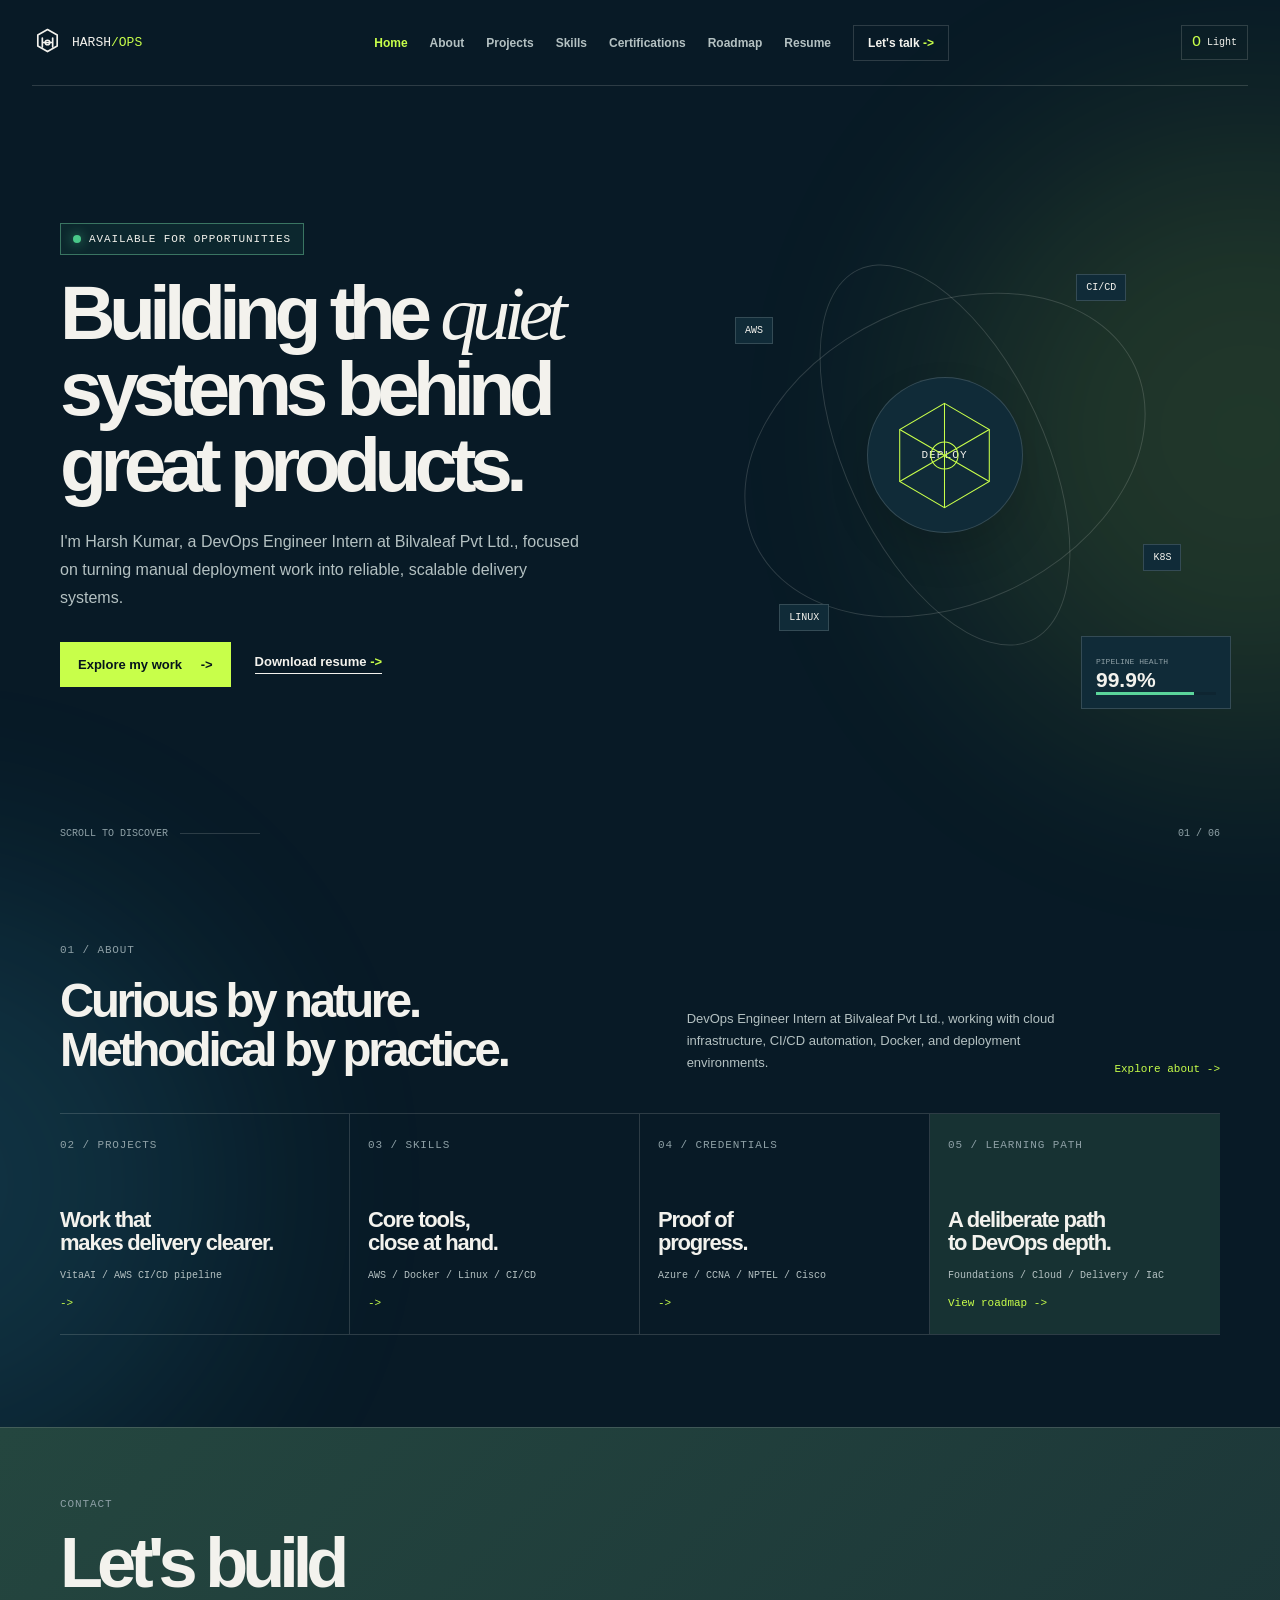
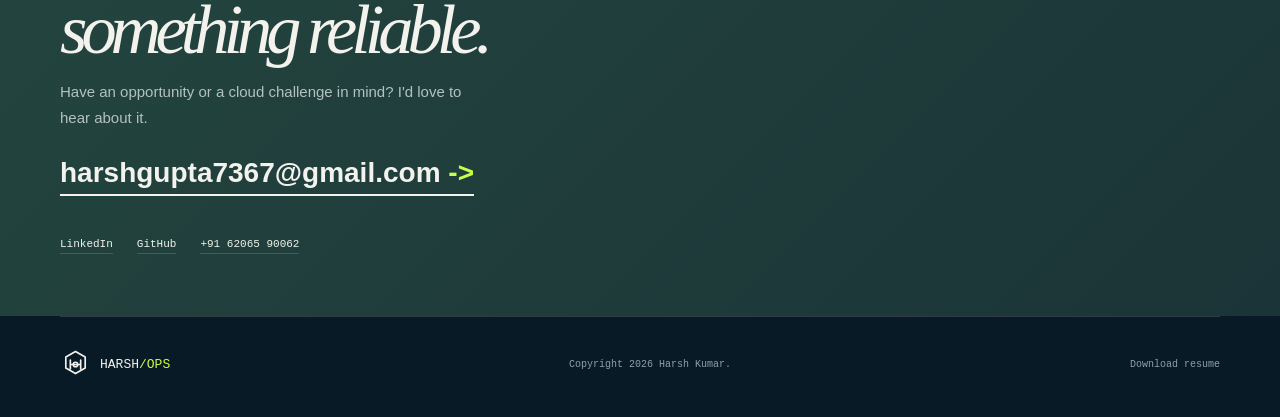
==== commit 0d8ab5ae: "Readme update" ====
--- a/index.html
+++ b/index.html
@@ -11,7 +11,7 @@
   <link rel="preconnect" href="https://fonts.googleapis.com"><link rel="preconnect" href="https://fonts.gstatic.com" crossorigin>
   <link href="https://fonts.googleapis.com/css2?family=DM+Mono:wght@400;500&family=Manrope:wght@400;500;600;700;800&display=swap" rel="stylesheet">
   <link rel="stylesheet" href="styles.css"><link rel="stylesheet" href="overrides.css"><link rel="stylesheet" href="home-refinements.css">
-  <script>(()=>{const t=localStorage.getItem('harsh-portfolio-theme');document.documentElement.dataset.theme=t==='dark'||t==='light'?t:'light'})()</script>
+  <script>(()=>{const t=localStorage.getItem('harsh-portfolio-theme');document.documentElement.dataset.theme=t==='dark'||t==='light'?t:'dark'})()</script>
 </head>
 <body>
   <a class="skip-link" href="#main">Skip to content</a><div class="page-glow glow-one"></div><div class="page-glow glow-two"></div>
